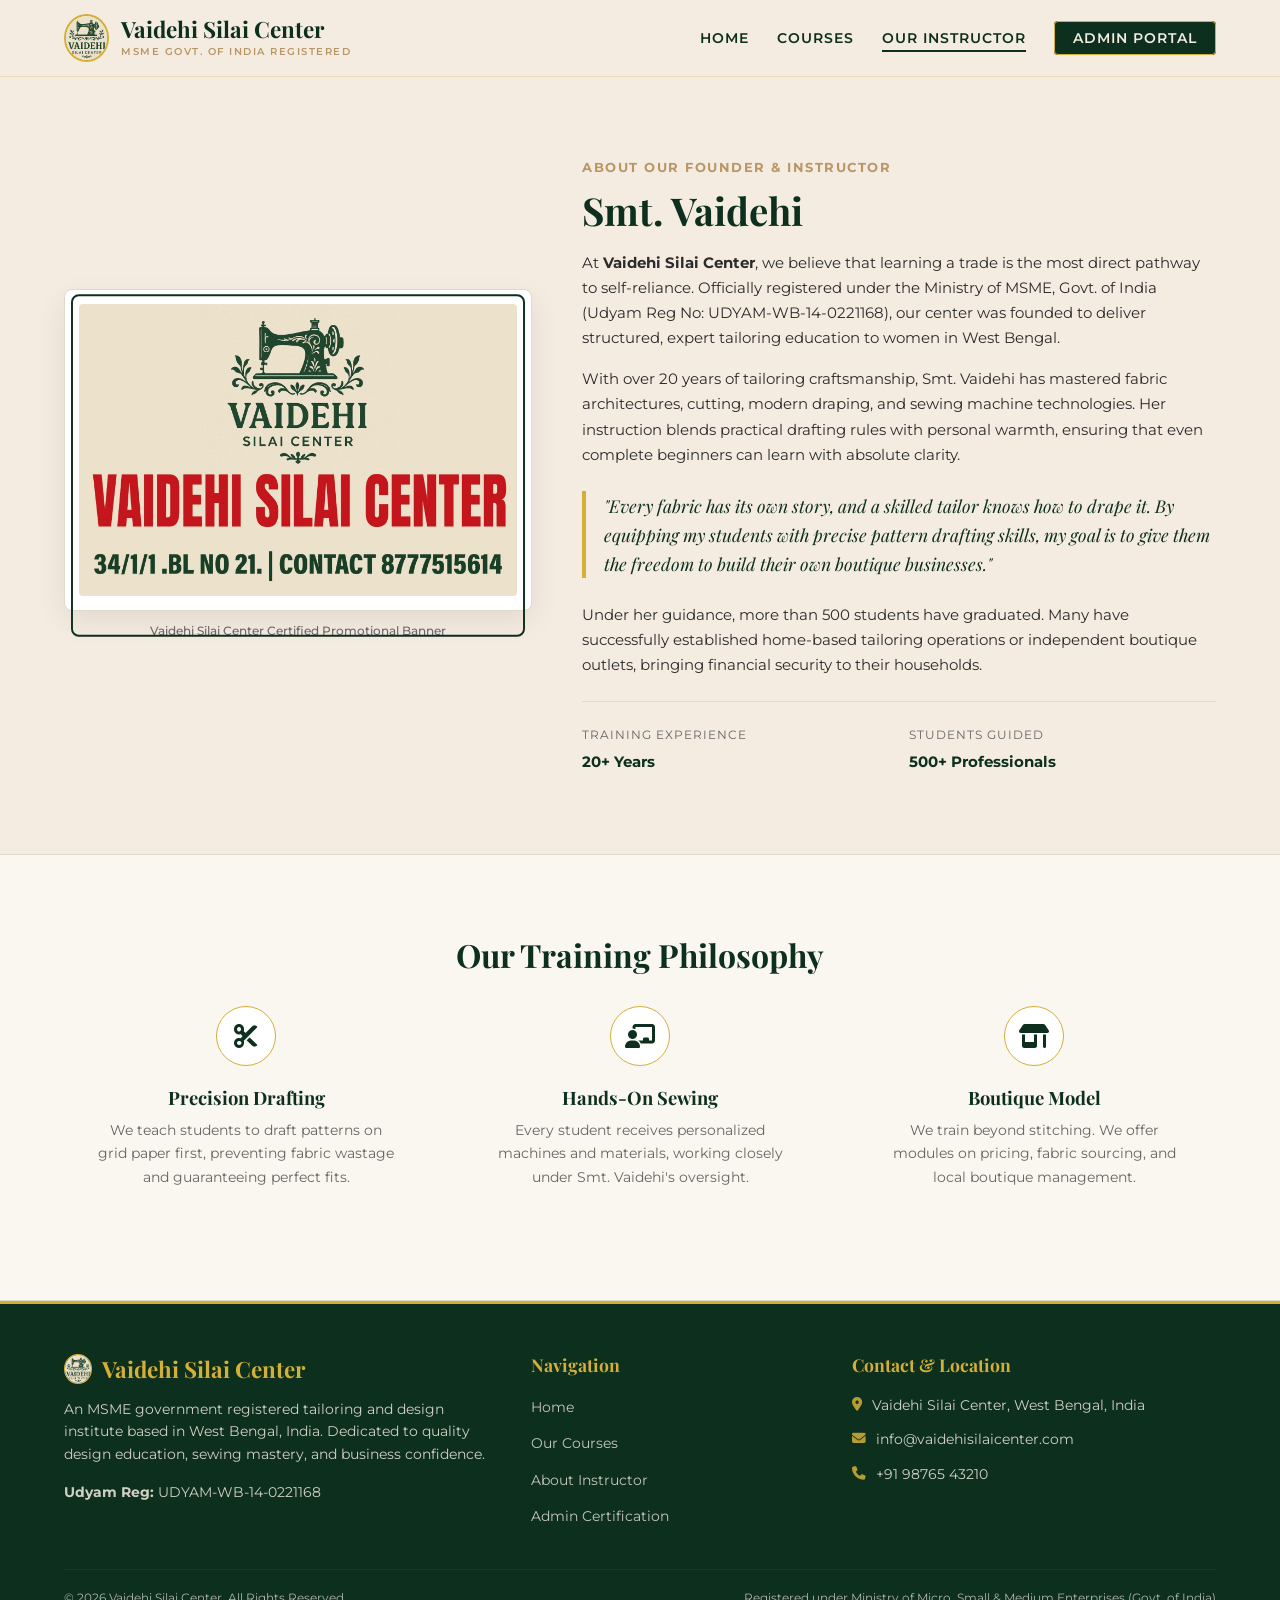
==== about.html @ 42c7a874 "vaidehisilaihosting" ====
<!DOCTYPE html>
<html lang="en">
<head>
  <meta charset="UTF-8">
  <meta name="viewport" content="width=device-width, initial-scale=1.0">
  <title>About Us - Vaidehi Silai Center</title>
  <meta name="description" content="Learn about Smt. Vaidehi, lead instructor and founder of Vaidehi Silai Center. Dedicated to empowering women with certified tailoring skills.">
  
  <!-- Google Fonts: Playfair Display & Montserrat -->
  <link rel="preconnect" href="https://fonts.googleapis.com">
  <link rel="preconnect" href="https://fonts.gstatic.com" crossorigin>
  <link href="https://fonts.googleapis.com/css2?family=Montserrat:wght@400;500;600;700&family=Playfair+Display:ital,wght@0,400;0,700;1,400&display=swap" rel="stylesheet">
  
  <!-- FontAwesome Icons -->
  <link rel="stylesheet" href="https://cdnjs.cloudflare.com/ajax/libs/font-awesome/6.4.0/css/all.min.css">
  
  <!-- Custom Stylesheet -->
  <link rel="stylesheet" href="css/style.css">
</head>
<body>

  <!-- Navigation Header -->
  <header id="header">
    <div class="nav-container">
      <a href="index.html" class="logo-container">
        <img src="vaidehisilaicenterlogo.jpeg" alt="Vaidehi Silai Center Logo" class="logo-img-nav">
        <div class="logo-text-wrapper">
          <span class="logo-text">Vaidehi Silai Center</span>
          <span class="logo-subtext">MSME Govt. of India Registered</span>
        </div>
      </a>
      <button class="menu-toggle" id="menu-toggle" aria-label="Toggle Navigation">
        <i class="fa-solid fa-bars"></i>
      </button>
      <ul class="nav-links" id="nav-links">
        <li><a href="index.html" class="nav-link">Home</a></li>
        <li><a href="courses.html" class="nav-link">Courses</a></li>
        <li><a href="about.html" class="nav-link active">Our Instructor</a></li>
        <li><a href="admin.html" class="nav-link btn-nav-admin">Admin Portal</a></li>
      </ul>
    </div>
  </header>

  <!-- About Us Section -->
  <section class="about-section section-padding">
    <div class="container">
      <div class="about-grid">
        <div class="about-image-wrapper">
          <div class="instructor-frame">
            <img src="vaidehisilaicenterposter.jpeg" alt="Vaidehi Silai Center official banner poster" class="instructor-img">
          </div>
          <p style="font-size: 0.78rem; text-align: center; margin-top: 10px; color: var(--text-muted); font-weight: 500;">
            Vaidehi Silai Center Certified Promotional Banner
          </p>
        </div>
        <div class="about-content">
          <span class="about-tag">About Our Founder & Instructor</span>
          <h1 class="about-title">Smt. Vaidehi</h1>
          <div class="about-story">
            <p>
              At <strong>Vaidehi Silai Center</strong>, we believe that learning a trade is the most direct pathway to self-reliance. Officially registered under the Ministry of MSME, Govt. of India (Udyam Reg No: UDYAM-WB-14-0221168), our center was founded to deliver structured, expert tailoring education to women in West Bengal.
            </p>
            <p>
              With over 20 years of tailoring craftsmanship, Smt. Vaidehi has mastered fabric architectures, cutting, modern draping, and sewing machine technologies. Her instruction blends practical drafting rules with personal warmth, ensuring that even complete beginners can learn with absolute clarity.
            </p>
            <div class="instructor-quote">
              "Every fabric has its own story, and a skilled tailor knows how to drape it. By equipping my students with precise pattern drafting skills, my goal is to give them the freedom to build their own boutique businesses."
            </div>
            <p>
              Under her guidance, more than 500 students have graduated. Many have successfully established home-based tailoring operations or independent boutique outlets, bringing financial security to their households.
            </p>
          </div>
          <div class="instructor-details">
            <div class="detail-item">
              <span class="detail-label">Training Experience</span>
              <span class="detail-value">20+ Years</span>
            </div>
            <div class="detail-item">
              <span class="detail-label">Students Guided</span>
              <span class="detail-value">500+ Professionals</span>
            </div>
          </div>
        </div>
      </div>
    </div>
  </section>

  <!-- Philosophy Section -->
  <section class="section-padding" style="background-color: var(--bg-light); border-top: 1px solid var(--border-color); border-bottom: 1px solid var(--border-color);">
    <div class="container">
      <div style="text-align: center; margin-bottom: 40px;">
        <h2 style="font-family: var(--font-serif); font-size: 2rem; color: var(--primary-color);">Our Training Philosophy</h2>
      </div>
      <div style="display: grid; grid-template-columns: repeat(3, 1fr); gap: 30px;" class="features-grid">
        <div class="feature-card" style="box-shadow: none; border-color: transparent; background: transparent;">
          <div class="feature-icon" style="background-color: var(--white); border-color: var(--gold-metallic);"><i class="fa-solid fa-scissors"></i></div>
          <h3 style="font-size: 1.15rem; margin-bottom: 10px;">Precision Drafting</h3>
          <p>We teach students to draft patterns on grid paper first, preventing fabric wastage and guaranteeing perfect fits.</p>
        </div>
        <div class="feature-card" style="box-shadow: none; border-color: transparent; background: transparent;">
          <div class="feature-icon" style="background-color: var(--white); border-color: var(--gold-metallic);"><i class="fa-solid fa-chalkboard-user"></i></div>
          <h3 style="font-size: 1.15rem; margin-bottom: 10px;">Hands-On Sewing</h3>
          <p>Every student receives personalized machines and materials, working closely under Smt. Vaidehi's oversight.</p>
        </div>
        <div class="feature-card" style="box-shadow: none; border-color: transparent; background: transparent;">
          <div class="feature-icon" style="background-color: var(--white); border-color: var(--gold-metallic);"><i class="fa-solid fa-shop"></i></div>
          <h3 style="font-size: 1.15rem; margin-bottom: 10px;">Boutique Model</h3>
          <p>We train beyond stitching. We offer modules on pricing, fabric sourcing, and local boutique management.</p>
        </div>
      </div>
    </div>
  </section>

  <!-- Footer Section -->
  <footer>
    <div class="container">
      <div class="footer-grid">
        <div class="footer-col-about">
          <h4 style="display: flex; align-items: center; gap: 10px;">
            <img src="vaidehisilaicenterlogo.jpeg" alt="Logo" style="height: 30px; border-radius: 50%; border: 1px solid var(--gold-metallic); background-color: var(--white);">
            Vaidehi Silai Center
          </h4>
          <p>
            An MSME government registered tailoring and design institute based in West Bengal, India. Dedicated to quality design education, sewing mastery, and business confidence.
          </p>
          <p><strong>Udyam Reg:</strong> UDYAM-WB-14-0221168</p>
        </div>
        <div class="footer-col-links">
          <h4>Navigation</h4>
          <ul class="footer-links-list">
            <li><a href="index.html">Home</a></li>
            <li><a href="courses.html">Our Courses</a></li>
            <li><a href="about.html">About Instructor</a></li>
            <li><a href="admin.html">Admin Certification</a></li>
          </ul>
        </div>
        <div class="footer-col-contact">
          <h4>Contact & Location</h4>
          <div class="contact-item">
            <i class="fa-solid fa-location-dot"></i>
            <span>Vaidehi Silai Center, West Bengal, India</span>
          </div>
          <div class="contact-item">
            <i class="fa-solid fa-envelope"></i>
            <span>info@vaidehisilaicenter.com</span>
          </div>
          <div class="contact-item">
            <i class="fa-solid fa-phone"></i>
            <span>+91 98765 43210</span>
          </div>
        </div>
      </div>
      
      <div class="footer-bottom">
        <p>&copy; 2026 Vaidehi Silai Center. All Rights Reserved.</p>
        <p>Registered under Ministry of Micro, Small & Medium Enterprises (Govt. of India)</p>
      </div>
    </div>
  </footer>

  <!-- Script Files -->
  <script src="js/main.js"></script>
</body>
</html>
---- css/style.css ----
/* ==========================================================================
   CSS DESIGN SYSTEM & CORE GLOBAL STYLES (Vaidehi Silai Center)
   ========================================================================== */
:root {
  --primary-color: #0d2f1d;      /* Premium Vintage Dark Green */
  --primary-light: #164a30;      /* Lighter Forest Green */
  --primary-ultra-light: #e8f0eb;/* Soft green background tint */
  --bg-cream: #f4ebe1;           /* Warm Ivory/Cream background */
  --bg-light: #faf6f0;           /* Soft lighter cream background */
  --text-charcoal: #2c2c2c;      /* Clean Charcoal Text */
  --text-muted: #666666;
  --gold-metallic: #d4af37;      /* Antique Gold Accent */
  --gold-dark: #b89765;          /* Vintage Gold Outline */
  --border-color: #e0dacb;
  --white: #ffffff;
  --font-serif: 'Playfair Display', Georgia, serif;
  --font-sans: 'Montserrat', sans-serif;
  --transition-smooth: all 0.3s cubic-bezier(0.25, 0.8, 0.25, 1);
  --shadow-subtle: 0 4px 15px rgba(0, 0, 0, 0.05);
  --shadow-medium: 0 10px 30px rgba(0, 0, 0, 0.08);
  --shadow-large: 0 20px 40px rgba(0, 0, 0, 0.12);
}

/* Reset & Global Setup */
*, *::before, *::after {
  box-sizing: border-box;
  margin: 0;
  padding: 0;
}

html {
  scroll-behavior: smooth;
  font-size: 16px;
}

body {
  background-color: var(--bg-cream);
  color: var(--text-charcoal);
  font-family: var(--font-sans);
  line-height: 1.65;
  overflow-x: hidden;
  display: flex;
  flex-direction: column;
  min-height: 100vh;
}

h1, h2, h3, h4, h5, h6 {
  font-family: var(--font-serif);
  color: var(--primary-color);
  font-weight: 700;
  line-height: 1.25;
}

a {
  text-decoration: none;
  color: inherit;
  transition: var(--transition-smooth);
}

button, input, select, textarea {
  font-family: inherit;
}

.container {
  width: 100%;
  max-width: 1200px;
  margin: 0 auto;
  padding: 0 24px;
}

.section-padding {
  padding: 80px 0;
}

/* Common Section Headers */
.section-title-wrapper {
  text-align: center;
  margin-bottom: 50px;
}

.section-title {
  font-size: 2.5rem;
  margin-bottom: 12px;
  position: relative;
  display: inline-block;
}

.section-title::after {
  content: '❖';
  display: block;
  font-size: 1.1rem;
  color: var(--gold-metallic);
  margin-top: 8px;
}

.section-subtitle {
  font-size: 0.95rem;
  color: var(--text-muted);
  max-width: 600px;
  margin: 0 auto;
  font-weight: 500;
}

/* Buttons */
.btn {
  display: inline-flex;
  align-items: center;
  justify-content: center;
  gap: 10px;
  padding: 14px 28px;
  border-radius: 4px;
  font-size: 0.9rem;
  font-weight: 700;
  letter-spacing: 0.8px;
  text-transform: uppercase;
  transition: var(--transition-smooth);
  cursor: pointer;
}

.btn-primary {
  background-color: var(--primary-color);
  color: var(--bg-cream);
  border: 1px solid var(--primary-color);
}

.btn-primary:hover {
  background-color: var(--primary-light);
  border-color: var(--primary-light);
  transform: translateY(-2px);
  box-shadow: 0 6px 15px rgba(13, 47, 29, 0.2);
}

.btn-secondary {
  background-color: transparent;
  color: var(--primary-color);
  border: 1px solid var(--primary-color);
}

.btn-secondary:hover {
  background-color: var(--primary-color);
  color: var(--bg-cream);
  transform: translateY(-2px);
  box-shadow: 0 6px 15px rgba(13, 47, 29, 0.1);
}

/* ==========================================================================
   HEADER & NAVIGATION BAR
   ========================================================================== */
header {
  position: sticky;
  top: 0;
  width: 100%;
  z-index: 1000;
  background-color: rgba(244, 235, 225, 0.9);
  backdrop-filter: blur(12px);
  -webkit-backdrop-filter: blur(12px);
  border-bottom: 1px solid rgba(212, 175, 55, 0.25);
  transition: var(--transition-smooth);
}

header.scrolled {
  background-color: var(--primary-color);
  border-bottom-color: var(--gold-metallic);
  box-shadow: var(--shadow-medium);
}

header.scrolled .logo-text,
header.scrolled .nav-link,
header.scrolled .menu-toggle {
  color: var(--bg-light);
}

header.scrolled .nav-link::after {
  background-color: var(--gold-metallic);
}

.nav-container {
  display: flex;
  justify-content: space-between;
  align-items: center;
  padding: 14px 24px;
  max-width: 1200px;
  margin: 0 auto;
}

.logo-container {
  display: flex;
  align-items: center;
  gap: 12px;
}

.logo-img-nav {
  max-height: 48px;
  border-radius: 50%;
  border: 2px solid var(--gold-metallic);
  background-color: var(--white);
  object-fit: cover;
}

.logo-text-wrapper {
  display: flex;
  flex-direction: column;
}

.logo-text {
  font-family: var(--font-serif);
  font-size: 1.4rem;
  font-weight: 700;
  color: var(--primary-color);
  line-height: 1.2;
}

.logo-subtext {
  font-size: 0.65rem;
  text-transform: uppercase;
  letter-spacing: 1.5px;
  color: var(--gold-dark);
  font-weight: 600;
}

.nav-links {
  display: flex;
  gap: 28px;
  list-style: none;
  align-items: center;
}

.nav-link {
  font-size: 0.85rem;
  font-weight: 600;
  color: var(--primary-color);
  text-transform: uppercase;
  letter-spacing: 1px;
  position: relative;
  padding: 6px 0;
}

.nav-link::after {
  content: '';
  position: absolute;
  bottom: 0;
  left: 0;
  width: 0;
  height: 2px;
  background-color: var(--primary-color);
  transition: var(--transition-smooth);
}

.nav-link:hover::after,
.nav-link.active::after {
  width: 100%;
}

.btn-nav-admin {
  background-color: var(--primary-color);
  color: var(--bg-cream) !important;
  padding: 8px 18px;
  border-radius: 4px;
  border: 1px solid var(--gold-metallic);
  font-weight: 600;
}

header.scrolled .btn-nav-admin {
  background-color: var(--gold-metallic);
  color: var(--primary-color) !important;
  border-color: var(--white);
}

.btn-nav-admin:hover {
  background-color: var(--gold-metallic) !important;
  color: var(--primary-color) !important;
  transform: translateY(-2px);
  box-shadow: var(--shadow-subtle);
}

.menu-toggle {
  display: none;
  font-size: 1.4rem;
  color: var(--primary-color);
  cursor: pointer;
  background: none;
  border: none;
}

/* ==========================================================================
   LANDING PAGE (HOME)
   ========================================================================== */
.hero-section {
  padding: 100px 0;
  background: linear-gradient(135deg, var(--bg-cream) 40%, rgba(212, 175, 55, 0.08) 100%);
  position: relative;
  overflow: hidden;
}

.hero-grid {
  display: grid;
  grid-template-columns: 1.1fr 0.9fr;
  gap: 40px;
  align-items: center;
}

.msme-badge {
  display: inline-flex;
  align-items: center;
  gap: 8px;
  background-color: var(--primary-color);
  color: var(--gold-metallic);
  padding: 8px 16px;
  border-radius: 50px;
  font-size: 0.72rem;
  font-weight: 700;
  letter-spacing: 1px;
  margin-bottom: 24px;
  border: 1px solid var(--gold-metallic);
}

.hero-title {
  font-size: 3.2rem;
  line-height: 1.15;
  margin-bottom: 20px;
}

.hero-title span {
  color: var(--gold-dark);
  display: block;
  font-size: 2.1rem;
  font-weight: 400;
  font-style: italic;
  margin-top: 8px;
}

.hero-subtitle {
  font-size: 0.95rem;
  color: var(--text-charcoal);
  margin-bottom: 32px;
  padding-left: 16px;
  border-left: 3px solid var(--gold-metallic);
}

.hero-cta {
  display: flex;
  gap: 16px;
  flex-wrap: wrap;
}

.hero-image-container {
  display: flex;
  justify-content: center;
}

.hero-poster-frame {
  padding: 14px;
  background-color: var(--white);
  border-radius: 8px;
  box-shadow: var(--shadow-large);
  border: 1px solid var(--border-color);
  transform: rotate(2deg);
  max-width: 100%;
  transition: var(--transition-smooth);
}

.hero-poster-frame:hover {
  transform: rotate(0deg) scale(1.02);
}

.hero-poster-frame::after {
  content: '';
  position: absolute;
  top: 0;
  left: 0;
  width: 100%;
  height: 100%;
  border: 1px solid var(--gold-dark);
  border-radius: 8px;
  pointer-events: none;
  transform: scale(0.97);
}

.hero-poster-img {
  max-width: 100%;
  height: auto;
  border-radius: 4px;
  display: block;
}

/* Feature Highlights (Home Page) */
.features-grid {
  display: grid;
  grid-template-columns: repeat(3, 1fr);
  gap: 24px;
  margin-top: -40px;
  position: relative;
  z-index: 10;
}

.feature-card {
  background-color: var(--white);
  padding: 30px;
  border-radius: 8px;
  box-shadow: var(--shadow-medium);
  border: 1px solid var(--border-color);
  text-align: center;
  transition: var(--transition-smooth);
}

.feature-card:hover {
  transform: translateY(-5px);
  border-color: var(--gold-metallic);
}

.feature-icon {
  width: 60px;
  height: 60px;
  border-radius: 50%;
  background-color: var(--primary-ultra-light);
  color: var(--primary-color);
  display: flex;
  align-items: center;
  justify-content: center;
  font-size: 1.5rem;
  margin: 0 auto 20px auto;
  border: 1px solid rgba(212, 175, 55, 0.3);
}

.feature-card h3 {
  font-size: 1.25rem;
  margin-bottom: 10px;
}

.feature-card p {
  font-size: 0.88rem;
  color: var(--text-muted);
}

/* ==========================================================================
   COURSES PAGE
   ========================================================================== */
.courses-section {
  background-color: var(--bg-light);
}

.courses-grid {
  display: grid;
  grid-template-columns: repeat(2, 1fr);
  gap: 32px;
}

.course-card {
  background-color: var(--white);
  border-radius: 8px;
  overflow: hidden;
  box-shadow: var(--shadow-subtle);
  border: 1px solid var(--border-color);
  display: flex;
  flex-direction: column;
  position: relative;
  transition: var(--transition-smooth);
}

.course-card::before {
  content: '';
  position: absolute;
  top: 0;
  left: 0;
  width: 100%;
  height: 6px;
  background-color: var(--primary-color);
  transition: var(--transition-smooth);
}

.course-card:hover {
  transform: translateY(-6px);
  box-shadow: var(--shadow-medium);
  border-color: var(--gold-dark);
}

.course-card:hover::before {
  background-color: var(--gold-metallic);
}

.course-header {
  padding: 30px 30px 15px 30px;
}

.course-badge {
  display: inline-block;
  font-size: 0.65rem;
  font-weight: 700;
  text-transform: uppercase;
  letter-spacing: 1px;
  background-color: var(--primary-ultra-light);
  color: var(--primary-color);
  padding: 5px 10px;
  border-radius: 4px;
  margin-bottom: 12px;
}

.course-title {
  font-size: 1.6rem;
  margin-bottom: 8px;
}

.course-duration {
  display: flex;
  align-items: center;
  gap: 8px;
  font-size: 0.85rem;
  color: var(--gold-dark);
  font-weight: 600;
}

.course-body {
  padding: 0 30px 30px 30px;
  flex-grow: 1;
  display: flex;
  flex-direction: column;
}

.course-desc {
  font-size: 0.9rem;
  color: var(--text-charcoal);
  margin-bottom: 20px;
}

.course-syllabus-title {
  font-size: 0.95rem;
  font-weight: 700;
  color: var(--primary-color);
  margin-bottom: 10px;
  display: flex;
  align-items: center;
  gap: 6px;
}

.course-syllabus-list {
  list-style: none;
  margin-bottom: 24px;
}

.course-syllabus-list li {
  position: relative;
  padding-left: 20px;
  margin-bottom: 8px;
  font-size: 0.85rem;
}

.course-syllabus-list li::before {
  content: '✓';
  position: absolute;
  left: 0;
  color: var(--gold-metallic);
  font-weight: bold;
}

/* ==========================================================================
   ABOUT PAGE
   ========================================================================== */
.about-section {
  background-color: var(--bg-cream);
}

.about-grid {
  display: grid;
  grid-template-columns: 0.85fr 1.15fr;
  gap: 50px;
  align-items: center;
}

.about-image-wrapper {
  position: relative;
}

.instructor-frame {
  padding: 14px;
  background-color: var(--white);
  border-radius: 8px;
  box-shadow: var(--shadow-medium);
  border: 1px solid var(--border-color);
}

.instructor-frame::after {
  content: '';
  position: absolute;
  top: 0;
  left: 0;
  width: 100%;
  height: 100%;
  border: 2px solid var(--primary-color);
  border-radius: 8px;
  pointer-events: none;
  transform: scale(0.97);
}

.instructor-img {
  width: 100%;
  height: auto;
  border-radius: 4px;
  display: block;
}

.about-tag {
  font-size: 0.8rem;
  font-weight: 700;
  text-transform: uppercase;
  letter-spacing: 1.5px;
  color: var(--gold-dark);
  margin-bottom: 8px;
  display: block;
}

.about-title {
  font-size: 2.4rem;
  margin-bottom: 16px;
}

.about-story p {
  margin-bottom: 16px;
  font-size: 0.95rem;
}

.instructor-quote {
  font-family: var(--font-serif);
  font-style: italic;
  font-size: 1.1rem;
  color: var(--primary-color);
  border-left: 4px solid var(--gold-metallic);
  padding-left: 18px;
  margin: 24px 0;
}

.instructor-details {
  display: grid;
  grid-template-columns: repeat(2, 1fr);
  gap: 20px;
  margin-top: 24px;
  border-top: 1px solid var(--border-color);
  padding-top: 24px;
}

.detail-item {
  display: flex;
  flex-direction: column;
}

.detail-label {
  font-size: 0.72rem;
  text-transform: uppercase;
  color: var(--text-muted);
  letter-spacing: 1px;
  margin-bottom: 4px;
}

.detail-value {
  font-size: 0.95rem;
  font-weight: 700;
  color: var(--primary-color);
}

/* ==========================================================================
   ADMIN PANEL / PORTAL
   ========================================================================== */
.admin-section {
  background-color: var(--primary-ultra-light);
  flex-grow: 1;
}

.admin-card {
  background-color: var(--white);
  border-radius: 12px;
  box-shadow: var(--shadow-medium);
  border: 1px solid var(--border-color);
  padding: 40px;
  max-width: 760px;
  margin: 0 auto;
}

.admin-card-title {
  font-size: 1.8rem;
  margin-bottom: 6px;
  text-align: center;
}

.admin-card-subtitle {
  font-size: 0.88rem;
  color: var(--text-muted);
  margin-bottom: 30px;
  text-align: center;
}

.form-grid {
  display: grid;
  grid-template-columns: repeat(2, 1fr);
  gap: 20px;
  margin-bottom: 28px;
}

.form-group-full {
  grid-column: span 2;
}

.form-label {
  display: block;
  font-size: 0.82rem;
  font-weight: 700;
  color: var(--primary-color);
  margin-bottom: 6px;
  text-transform: uppercase;
  letter-spacing: 0.5px;
}

.form-input, .form-select {
  width: 100%;
  padding: 12px 14px;
  border-radius: 4px;
  border: 1px solid var(--border-color);
  background-color: var(--bg-light);
  color: var(--text-charcoal);
  font-size: 0.9rem;
  font-weight: 500;
  transition: var(--transition-smooth);
}

.form-input:focus, .form-select:focus {
  outline: none;
  border-color: var(--primary-color);
  background-color: var(--white);
  box-shadow: 0 0 0 3px rgba(13, 47, 29, 0.08);
}

.btn-generate {
  width: 100%;
  background-color: var(--primary-color);
  color: var(--bg-cream);
  border: 1px solid var(--gold-metallic);
  padding: 14px;
  font-size: 1rem;
  font-weight: 700;
}

.btn-generate:hover {
  background-color: var(--primary-light);
  border-color: var(--white);
}

/* ==========================================================================
   FOOTER SECTION
   ========================================================================== */
footer {
  background-color: var(--primary-color);
  color: var(--bg-cream);
  padding: 50px 0 20px 0;
  border-top: 3px solid var(--gold-metallic);
  margin-top: auto;
}

.footer-grid {
  display: grid;
  grid-template-columns: 1.2fr 0.8fr 1fr;
  gap: 30px;
  margin-bottom: 30px;
}

.footer-col-about h4 {
  font-family: var(--font-serif);
  font-size: 1.4rem;
  color: var(--gold-metallic);
  margin-bottom: 14px;
}

.footer-col-about p {
  font-size: 0.85rem;
  opacity: 0.85;
  margin-bottom: 16px;
}

.footer-col-links h4,
.footer-col-contact h4 {
  font-size: 1.1rem;
  color: var(--gold-metallic);
  margin-bottom: 18px;
}

.footer-links-list {
  list-style: none;
}

.footer-links-list li {
  margin-bottom: 10px;
}

.footer-links-list a {
  font-size: 0.85rem;
  opacity: 0.8;
}

.footer-links-list a:hover {
  opacity: 1;
  color: var(--gold-metallic);
  padding-left: 4px;
}

.contact-item {
  display: flex;
  align-items: flex-start;
  gap: 10px;
  margin-bottom: 12px;
  font-size: 0.85rem;
  opacity: 0.85;
}

.contact-item i {
  color: var(--gold-metallic);
  margin-top: 4px;
}

.footer-bottom {
  border-top: 1px solid rgba(255, 255, 255, 0.08);
  padding-top: 18px;
  display: flex;
  justify-content: space-between;
  align-items: center;
  flex-wrap: wrap;
  gap: 16px;
  font-size: 0.78rem;
  opacity: 0.7;
}

/* ==========================================================================
   RESPONSIVE MEDIA QUERIES
   ========================================================================== */
@media (max-width: 992px) {
  .hero-grid {
    grid-template-columns: 1fr;
    gap: 30px;
    text-align: center;
  }

  .hero-content {
    display: flex;
    flex-direction: column;
    align-items: center;
  }

  .hero-title {
    font-size: 2.6rem;
  }

  .hero-subtitle {
    border-left: none;
    border-bottom: 2px solid var(--gold-metallic);
    padding-left: 0;
    padding-bottom: 14px;
  }

  .features-grid {
    grid-template-columns: 1fr;
    margin-top: 20px;
  }

  .courses-grid {
    grid-template-columns: 1fr;
    max-width: 600px;
    margin: 0 auto;
  }

  .about-grid {
    grid-template-columns: 1fr;
    gap: 30px;
  }

  .instructor-frame {
    max-width: 440px;
    margin: 0 auto;
  }

  .footer-grid {
    grid-template-columns: 1fr;
    gap: 24px;
  }
}

@media (max-width: 768px) {
  .menu-toggle {
    display: block;
  }

  .nav-links {
    position: absolute;
    top: 100%;
    left: 0;
    width: 100%;
    background-color: var(--primary-color);
    flex-direction: column;
    gap: 0;
    max-height: 0;
    overflow: hidden;
    transition: max-height 0.4s ease-out;
    border-bottom: 2px solid var(--gold-metallic);
  }

  .nav-links.open {
    max-height: 300px;
  }

  .nav-links li {
    width: 100%;
    text-align: center;
  }

  .nav-link {
    display: block;
    padding: 14px;
    color: var(--bg-light);
  }

  .btn-nav-admin {
    margin: 14px auto;
    display: inline-block;
    width: 80%;
  }

  .form-grid {
    grid-template-columns: 1fr;
  }

  .form-group-full {
    grid-column: span 1;
  }

  .admin-card {
    padding: 24px;
  }
}
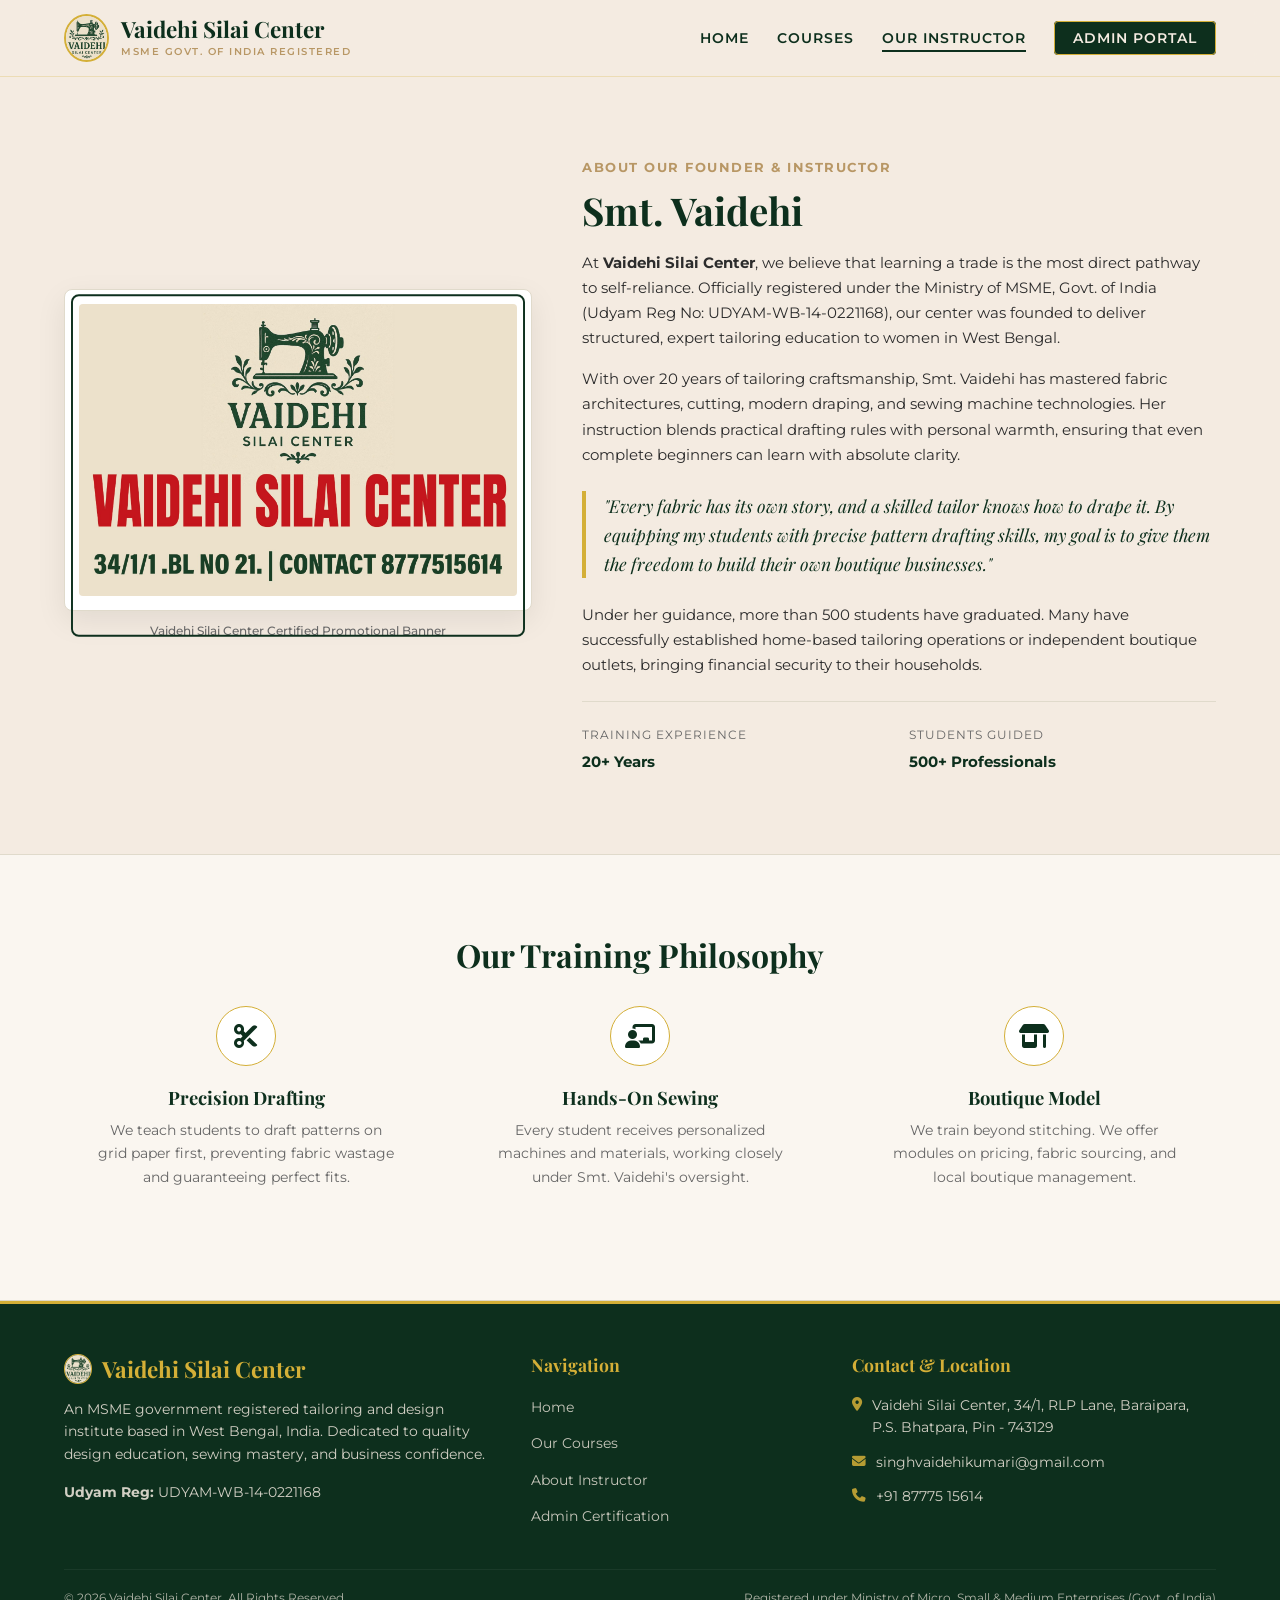
==== commit 89725595: "update" ====
--- a/about.html
+++ b/about.html
@@ -138,15 +138,15 @@
           <h4>Contact & Location</h4>
           <div class="contact-item">
             <i class="fa-solid fa-location-dot"></i>
-            <span>Vaidehi Silai Center, West Bengal, India</span>
+            <span>Vaidehi Silai Center, 34/1, RLP Lane, Baraipara, P.S. Bhatpara, Pin - 743129</span>
           </div>
           <div class="contact-item">
             <i class="fa-solid fa-envelope"></i>
-            <span>info@vaidehisilaicenter.com</span>
+            <span>singhvaidehikumari@gmail.com</span>
           </div>
           <div class="contact-item">
             <i class="fa-solid fa-phone"></i>
-            <span>+91 98765 43210</span>
+            <span>+91 87775 15614</span>
           </div>
         </div>
       </div>
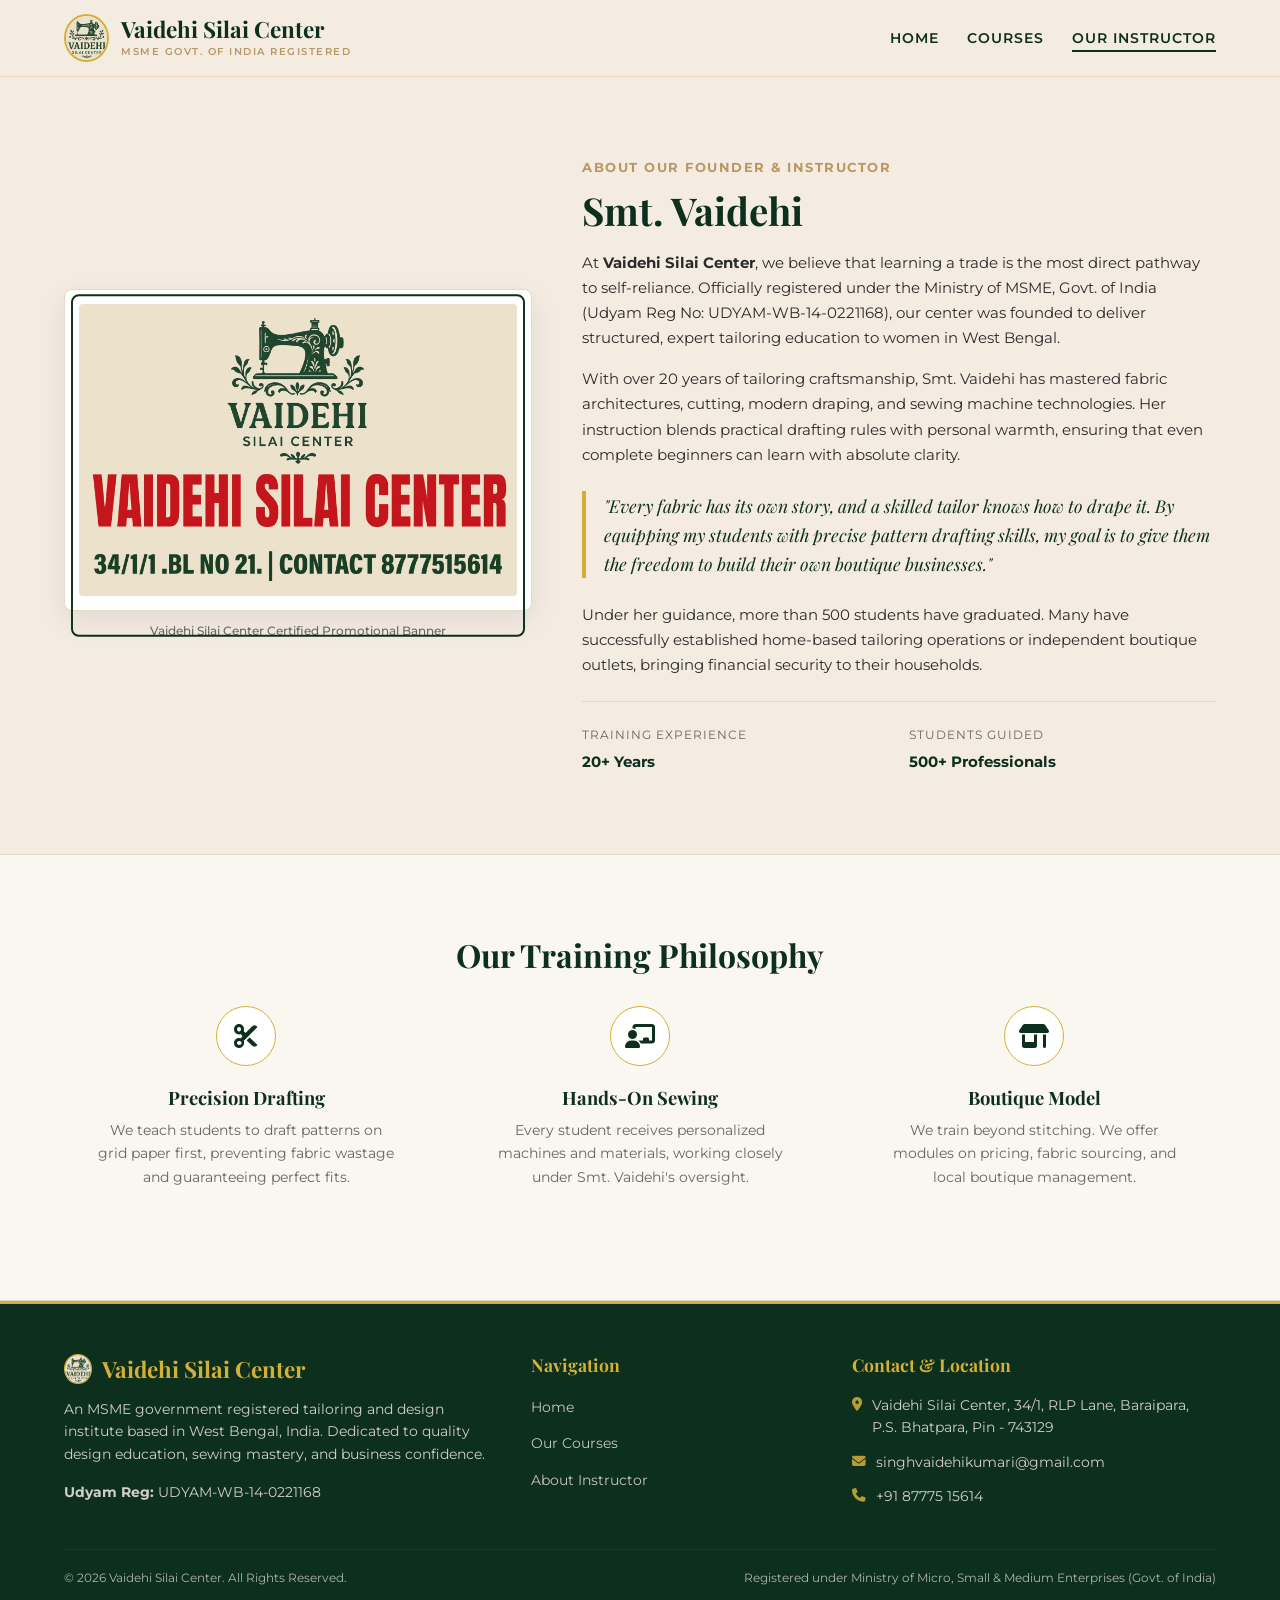
==== commit 342c9c9c: "Remove admin portal from public site and secure offline-admin-portal in gitignore" ====
--- a/about.html
+++ b/about.html
@@ -36,7 +36,6 @@
         <li><a href="index.html" class="nav-link">Home</a></li>
         <li><a href="courses.html" class="nav-link">Courses</a></li>
         <li><a href="about.html" class="nav-link active">Our Instructor</a></li>
-        <li><a href="admin.html" class="nav-link btn-nav-admin">Admin Portal</a></li>
       </ul>
     </div>
   </header>
@@ -131,7 +130,6 @@
             <li><a href="index.html">Home</a></li>
             <li><a href="courses.html">Our Courses</a></li>
             <li><a href="about.html">About Instructor</a></li>
-            <li><a href="admin.html">Admin Certification</a></li>
           </ul>
         </div>
         <div class="footer-col-contact">
